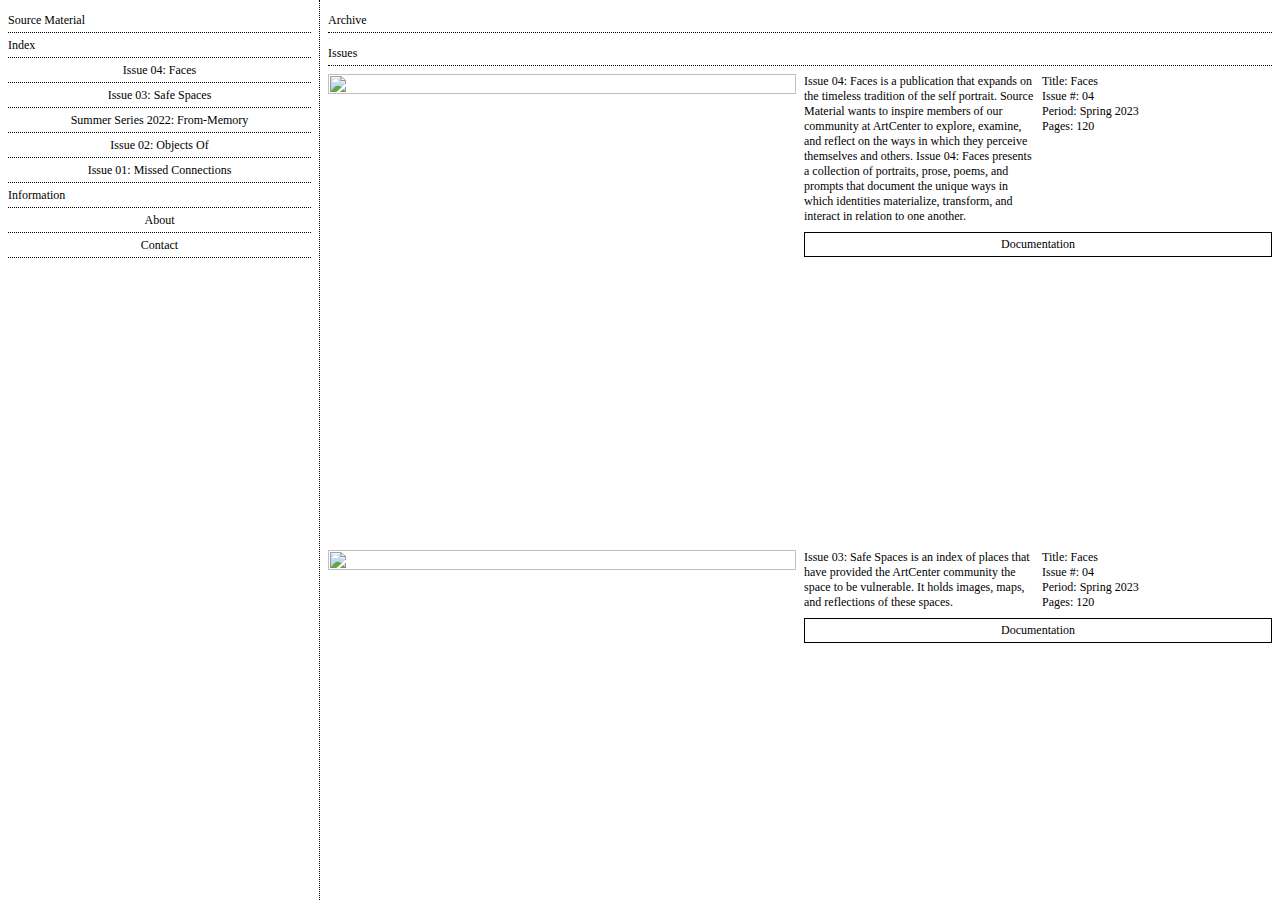
==== index.html @ cbc79c75 "Add files via upload" ====
<!DOCTYPE html>
<html lang="en">
<head>
    <meta charset="UTF-8">
    <meta name="viewport" content="width=device-width, initial-scale=1.0">
    <title>Document</title>
    <link rel="stylesheet" href="style.css">
</head>
<body>
    <div class="website-container">
        <div class="website-layout-container">
            <div class="navigation-container">
                <a href="index.html" class="container-label">Source Material</a>
                <div class="index-container">
                    <p class="container-label">Index</p>
                    <div class="link-container">
                        <a href="issue-4.html" class="link-wrapper">Issue 04: Faces</a>
                        <a href="" class="link-wrapper">Issue 03: Safe Spaces</a>
                        <a href="" class="link-wrapper">Summer Series 2022: From-Memory</a>
                        <a href="" class="link-wrapper">Issue 02: Objects Of</a>
                        <a href="" class="link-wrapper">Issue 01: Missed Connections</a>
                    </div>
                </div>
                <div class="index-container">
                    <p class="container-label">Information</p>
                    <div class="link-container">
                        <a href="about.html" class="link-wrapper">About</a>
                        <a href="" class="link-wrapper">Contact</a>
                    </div>
                </div>
            </div>
            <div class="body-container">
                <p class="container-label">Archive</p>
                    <div class="body-column" id="home-body-column">
                        <img src="assets/Frame 1-2.svg" alt="" class="SM-Display">
                        <p class="container-label">Issues</p>
                        <div class="project-preview-container">
                            <img src="assets/issue4/cover.jpg" alt="" class="image-wrapper">
                            <div class="column">
                                <div class="text-container">
                                    <p>Issue 04: Faces is a publication that expands on the timeless tradition of the self portrait. Source Material wants to inspire members of our community at ArtCenter to explore, examine, and reflect on the ways in which they perceive themselves and others. Issue 04: Faces presents a collection of portraits, prose, poems, and prompts that document the unique ways in which identities materialize, transform, and interact in relation to one another.</p>
                                    <p>Title: Faces<br>Issue #: 04<br>Period: Spring 2023<br>Pages: 120</p>
                                </div>
                                <a href="#" class="button-wrapper">Documentation</a>
                            </div>
                        </div>
                        <div class="project-preview-container">
                            <img src="assets/issue3/cover.jpg" alt="" class="image-wrapper">
                            <div class="column">
                                <div class="text-container">
                                    <p>
                                        Issue 03: Safe Spaces is an index of places that have provided the ArtCenter community the space to be vulnerable. It holds images, maps, and reflections of these spaces.
                                    </p>
                                    <p>Title: Faces<br>Issue #: 04<br>Period: Spring 2023<br>Pages: 120</p>
                                </div>
                                <a href="#" class="button-wrapper">Documentation</a>
                            </div>
                        </div>
                        <div class="project-preview-container">
                            <img src="assets/issue2/cover.jpg" alt="" class="image-wrapper">
                            <div class="column">
                                <div class="text-container">
                                    <p>Issue 02: Objects Of is an assemblage of objects collected by the ArtCenter community. It documents the network of meanings connected to the objects around us.</p>
                                    <p>Title: Objects Of<br>Issue #: 02<br>Period: Spring 2022<br>Pages: 64</p>
                                </div>
                                <a href="#" class="button-wrapper">Documentation</a>
                            </div>
                        </div>
                        <div class="project-preview-container">
                            <img src="assets/issue1/cover.jpg" alt="" class="image-wrapper">
                            <div class="column">
                                <div class="text-container">
                                    <p>Issue 01: Missed Connections aims to reignite connection between the ArtCenter community during and after the pandemic. By documenting instances of awkwardness, poetry, solitude, and observation, it builds connections between students that may or may have never met.</p>
                                    <p>Title: Missed Connections<br>Issue #: 01<br>Period: Fall 2021<br>Pages: 20</p>
                                </div>
                                <a href="#" class="button-wrapper">Documentation</a>
                            </div>
                        </div>

                        <p class="container-label" id="other-projects-label">Other Projects</p>
                        <div class="project-preview-container">
                            <img src="assets/ss1/cover.JPG" alt="" class="image-wrapper">
                            <div class="column">
                                <div class="text-container">
                                    <p>Issue 04: Faces is a publication that expands on the timeless tradition of the self portrait. Source Material wants to inspire members of our community at ArtCenter to explore, examine, and reflect on the ways in which they perceive themselves and others. Issue 04: Faces presents a collection of portraits, prose, poems, and prompts that document the unique ways in which identities materialize, transform, and interact in relation to one another.</p>
                                    <p>Title: Faces<br>Issue #: 04<br>Period: Spring 2023<br>Pages: 120</p>
                                </div>
                                <a href="#" class="button-wrapper">Documentation</a>
                            </div>
                        </div>
                        
                    
                </div>
            </div>
        </div>
    </div>
</body>
</html>
---- style.css ----
@font-face {
    font-family: Xahn Mono;
    src: url("assets/fonts/XanhMono-Regular.ttf");
}

:root {
    --container-label-height: calc(var(--font-size)*2);
    --layout-border: var(--border-size) dotted black;
    --layout-padding: 8px;
    --column-gap: 8px;
    --border-size: 1px;
    --font-size: 12px;
}

* {
    margin: 0px;
    padding: 0px;
    box-sizing: border-box;
    font-family: Xahn Mono;
    font-size: var(--font-size);
    /* border: 2px dashed blue; */
}

.body-list-item {
    display: list-item;
    list-style-type: circle;
    text-align: center;
    line-height: 8px;
}

.website-container {
    width: 100%;
    height: 100vh;
    /* border: 5px dashed blue; */
}


.website-layout-container {
    width: 100%;
    height: 100%;
    /* border: 5px dashed green; */
    display: flex;
}

.navigation-container {
    display: flex;
    flex-direction: column;
    width: 25%;
    border-right: var(--layout-border);
    padding: var(--layout-padding);
    /* gap: 24px; */
    /* border: 5px dashed purple; */
}

.body-container {
    width: 75%;
    padding: var(--layout-padding);
    display: flex;
    flex-direction: column;
    /* gap: var(--column-gap); */
    /* border: 5px dashed purple; */
    position: sticky;
    top: 0px;
    overflow: hidden;
}

.body-column-container {
    display: grid;
    grid-template-columns: repeat(2, 1fr);
    gap: var(--column-gap);
    position: sticky;
    /* top: var(--container-label-height); */

}

.body-column {
    overflow: auto;
    /* border: 3px dashed black; */
    height: calc(100vh - var(--container-label-height) - var(--border-size));
    padding-bottom: 300px;
    display: flex;
    flex-direction: column;
    gap: 8px;
    /* position: sticky;
    top: 0px; */
}
.text-container {
    display: grid;
    grid-template-columns: repeat(2, 1fr);
    gap: 8px;
}

.link-container {
    display: flex;
    flex-direction: column;
}

.image-grid-container {
    display: grid;
    grid-template-columns: repeat(2, 1fr);
    grid-template-rows: masonry;
    gap: 8px;
}

.project-preview-container {
    display: grid;
    grid-template-columns: repeat(2, 1fr);
    gap: 8px;
    /* border: 3px solid black; */
}

.column {
    display: flex;
    flex-direction: column;
    gap: 8px;
}

.editors-container {
    display: grid;
    gap: 8px;
    grid-template-columns: repeat(2, 1fr);
}

/* ******* Elements ******** */

.container-label {
    line-height: var(--container-label-height);
    position: sticky;
    top: 0px;
    /* height: var(--container-label-height); */
    border-bottom: var(--layout-border);
    /* border: 3px dashed blue; */
    background-color: white;
    text-decoration: none;
    color: black;
}

.button-wrapper {
    border: 1px solid black;
    text-align: center;
    text-decoration: none;
    color: black;
    padding: 4px;
}

.image-wrapper  {
    display: block;
    width: 100%;
    aspect-ratio: 1 / 1;
    object-fit: cover;
}

.link-wrapper {
    border-bottom: 1px dotted black;
    line-height: var(--container-label-height);
    text-decoration: none;
    color: black;
    text-align: center;
    background-color: white;
}

.link-wrapper:hover {
    color: white;
    background-color: black;
}

.editors-list-wrapper {
    text-align: left;
    display: flex;
    flex-direction: column;
    gap: 8px;;
}

.editors-list-container {
    display: flex;
    flex-direction: column;
    gap: 8px;

}

.editor-item {
    display: list-item;
    list-style-type: circle;
    text-align: left;
    line-height: 8px;
}


.display-body-text {
    font-size: 20px;
}

.SM-Display {
    width: 100%;

}

.image-grid-cell {
    display: flex;
    flex-direction: column;
    gap: 8px;
    padding: 8px;
    border: var(--border-size) dotted black;
    margin-bottom: 16px;

}

#other-projects-label {
    margin-top: 40px;
}

/* ******* Breakpoints ******** */

@media (max-width: 1200px) {

    .body-column-container {
        display: grid;
        grid-template-columns: repeat(1, 1fr);
        overflow: auto;
        position: relative;
    }

    .body-column {
        overflow: unset;
        height: auto;
        padding-bottom: 40px;
    }

    #home-body-column {
        overflow: auto;
        padding-bottom: 400px;
    }

    /* .website-container {
        height: auto;
        overflow: hidden;
    }

    .body-container {
        overflow: hidden;
        border: 3px dashed blue;
    }

    .body-column-container {
        overflow: auto;
        display: block;
        position: sticky;
    top: var(--container-label-height);
    height: calc(100vh - var(--container-label-height));
    }
    
    .body-column {
        overflow: unset;
        height: auto;
    } */
}
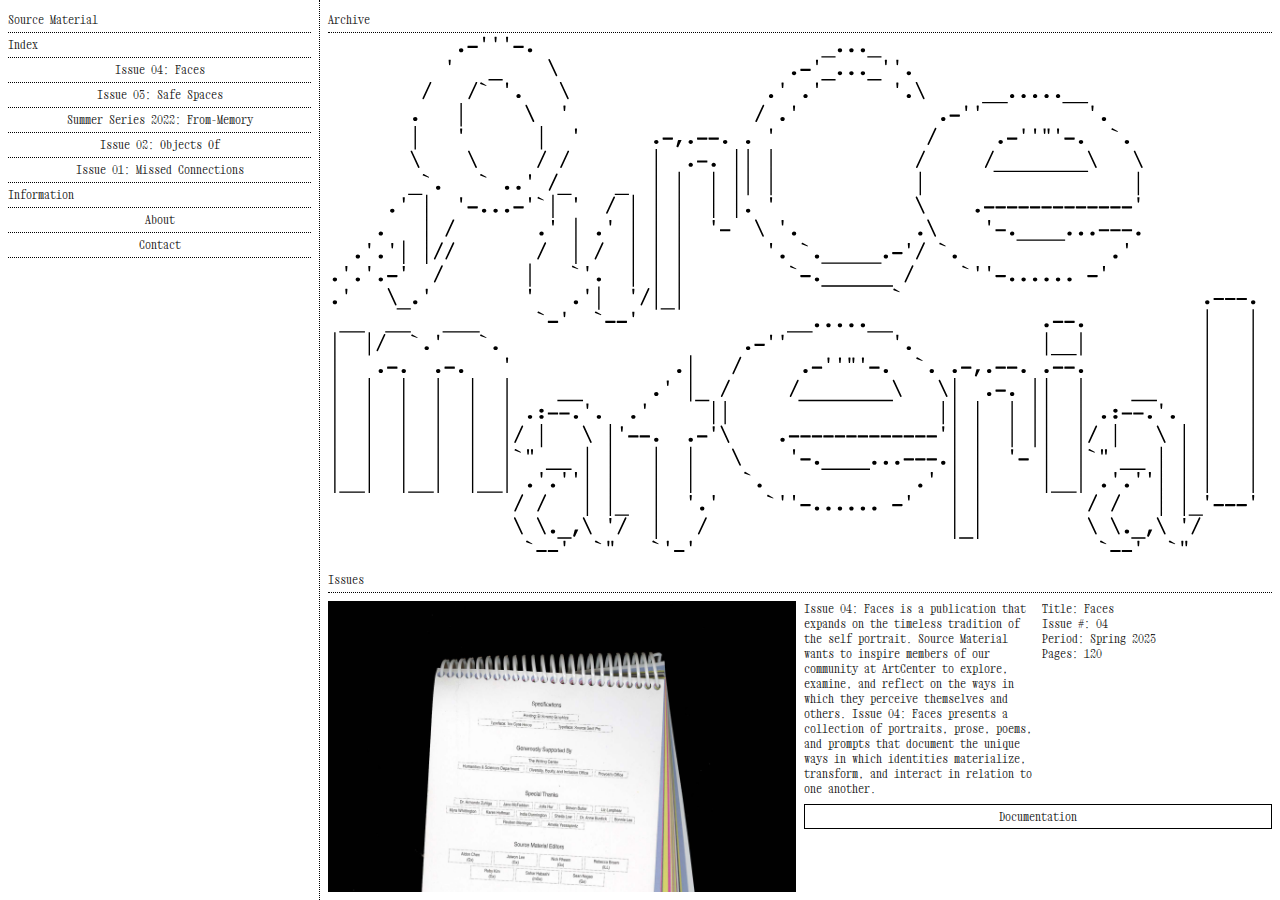
==== commit 6d6027b5: "Add files via upload" ====
--- a/index.html
+++ b/index.html
@@ -15,10 +15,10 @@
                     <p class="container-label">Index</p>
                     <div class="link-container">
                         <a href="issue-4.html" class="link-wrapper">Issue 04: Faces</a>
-                        <a href="" class="link-wrapper">Issue 03: Safe Spaces</a>
-                        <a href="" class="link-wrapper">Summer Series 2022: From-Memory</a>
-                        <a href="" class="link-wrapper">Issue 02: Objects Of</a>
-                        <a href="" class="link-wrapper">Issue 01: Missed Connections</a>
+                        <a href="issue-3.html" class="link-wrapper">Issue 03: Safe Spaces</a>
+                        <a href="ss1.html" class="link-wrapper">Summer Series 2022: From-Memory</a>
+                        <a href="issue-2.html" class="link-wrapper">Issue 02: Objects Of</a>
+                        <a href="issue-1.html" class="link-wrapper">Issue 01: Missed Connections</a>
                     </div>
                 </div>
                 <div class="index-container">
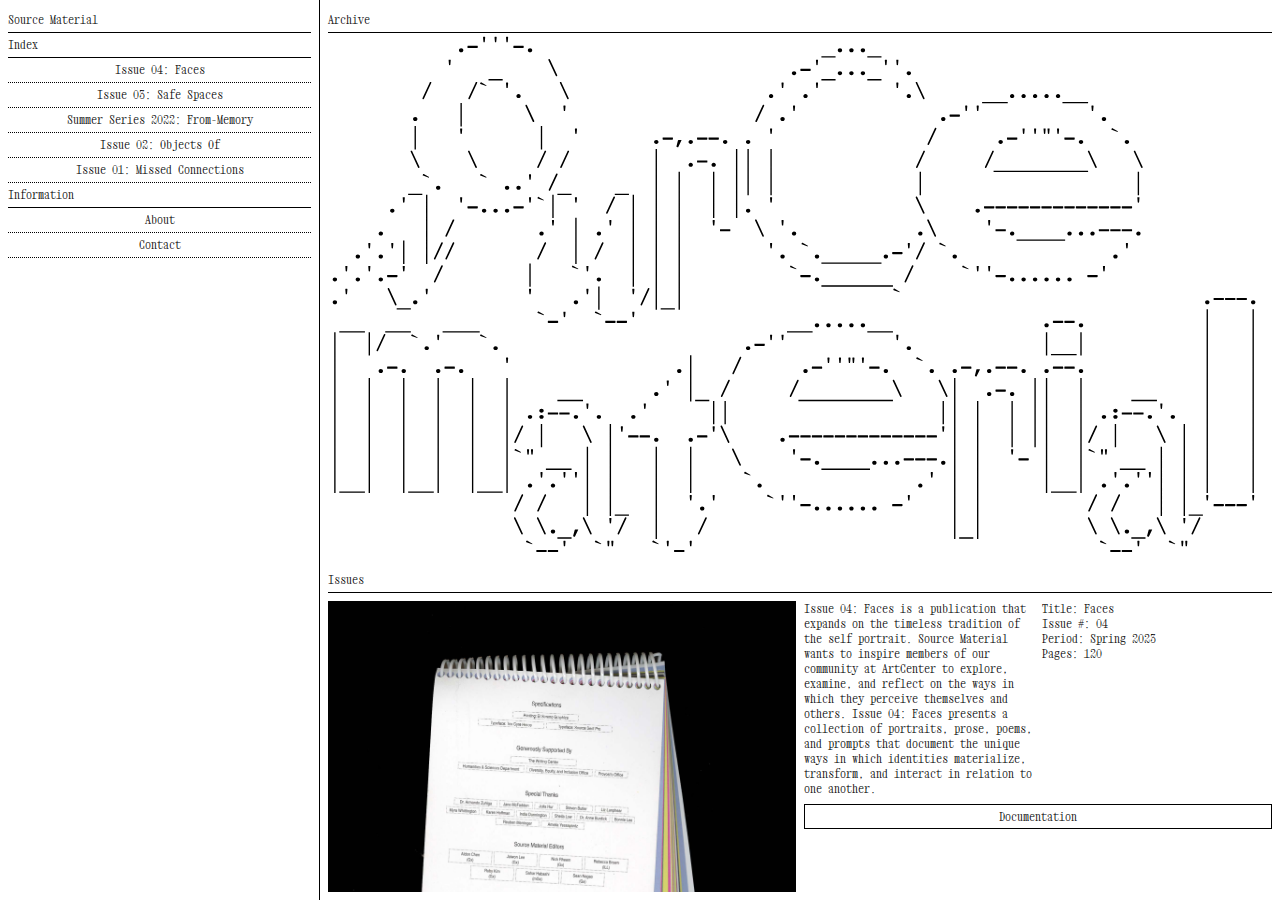
==== commit 19c403ba: "Add files via upload" ====
--- a/index.html
+++ b/index.html
@@ -51,7 +51,7 @@
                                     <p>
                                         Issue 03: Safe Spaces is an index of places that have provided the ArtCenter community the space to be vulnerable. It holds images, maps, and reflections of these spaces.
                                     </p>
-                                    <p>Title: Faces<br>Issue #: 04<br>Period: Spring 2023<br>Pages: 120</p>
+                                    <p>Title: Faces<br>Issue #: 04<br>Period: Spring 2023<br>Pages: 100</p>
                                 </div>
                                 <a href="#" class="button-wrapper">Documentation</a>
                             </div>
--- a/style.css
+++ b/style.css
@@ -5,7 +5,7 @@
 
 :root {
     --container-label-height: calc(var(--font-size)*2);
-    --layout-border: var(--border-size) dotted black;
+    --layout-border: var(--border-size) solid black;
     --layout-padding: 8px;
     --column-gap: 8px;
     --border-size: 1px;
@@ -148,6 +148,7 @@
     width: 100%;
     aspect-ratio: 1 / 1;
     object-fit: cover;
+    background-color: black;
 }
 
 .link-wrapper {
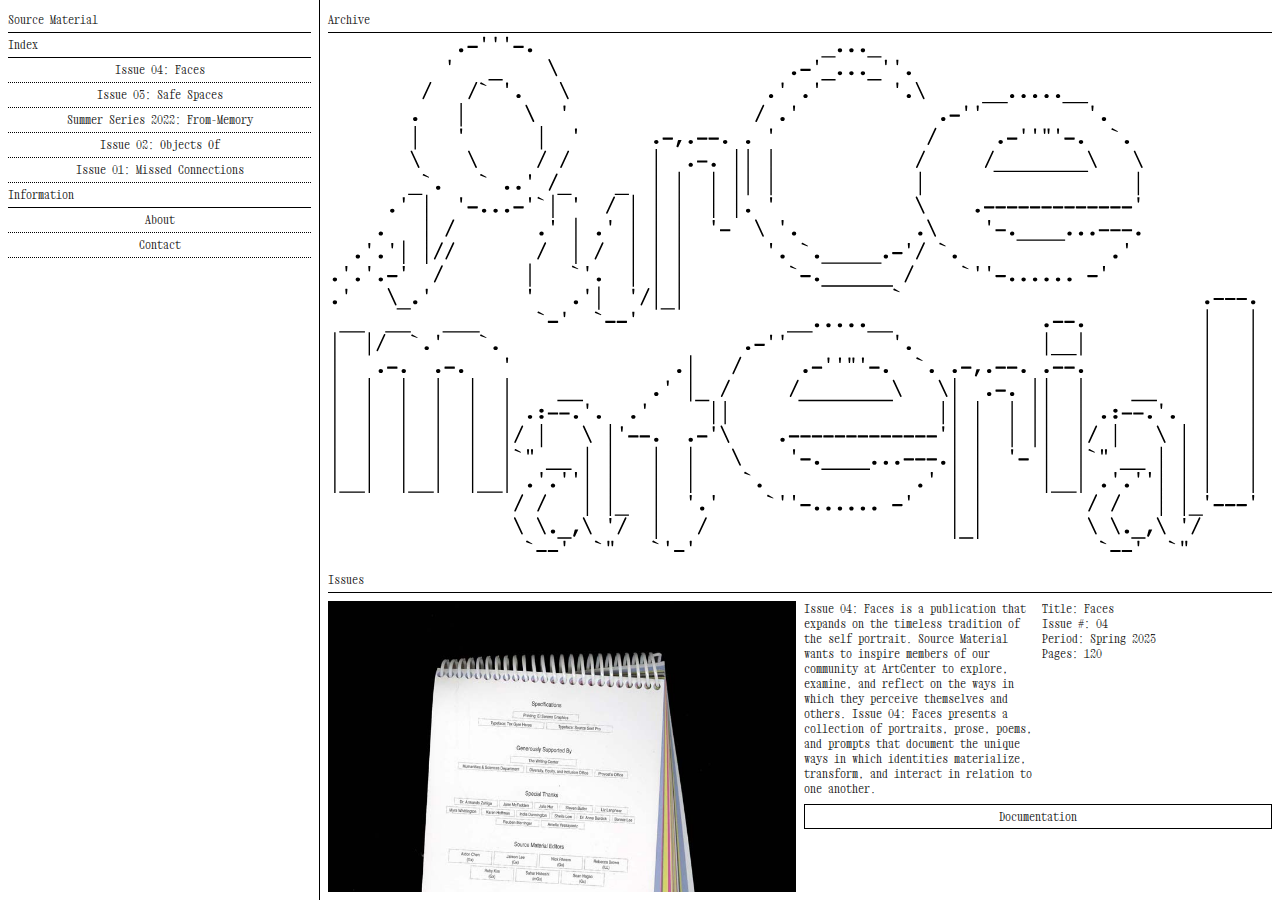
==== commit d5787850: "Add files via upload" ====
--- a/index.html
+++ b/index.html
@@ -9,9 +9,9 @@
 <body>
     <div class="website-container">
         <div class="website-layout-container">
-            <div class="navigation-container">
+            <div class="navigation-container" id="home-navigation">
                 <a href="index.html" class="container-label">Source Material</a>
-                <div class="index-container">
+                <div class="index-container" id="home-index">
                     <p class="container-label">Index</p>
                     <div class="link-container">
                         <a href="issue-4.html" class="link-wrapper">Issue 04: Faces</a>
@@ -21,7 +21,7 @@
                         <a href="issue-1.html" class="link-wrapper">Issue 01: Missed Connections</a>
                     </div>
                 </div>
-                <div class="index-container">
+                <div class="index-container" id="home-links">
                     <p class="container-label">Information</p>
                     <div class="link-container">
                         <a href="about.html" class="link-wrapper">About</a>
@@ -29,7 +29,7 @@
                     </div>
                 </div>
             </div>
-            <div class="body-container">
+            <div class="body-container" id="home-body-container">
                 <p class="container-label">Archive</p>
                     <div class="body-column" id="home-body-column">
                         <img src="assets/Frame 1-2.svg" alt="" class="SM-Display">
@@ -41,7 +41,7 @@
                                     <p>Issue 04: Faces is a publication that expands on the timeless tradition of the self portrait. Source Material wants to inspire members of our community at ArtCenter to explore, examine, and reflect on the ways in which they perceive themselves and others. Issue 04: Faces presents a collection of portraits, prose, poems, and prompts that document the unique ways in which identities materialize, transform, and interact in relation to one another.</p>
                                     <p>Title: Faces<br>Issue #: 04<br>Period: Spring 2023<br>Pages: 120</p>
                                 </div>
-                                <a href="#" class="button-wrapper">Documentation</a>
+                                <a href="issue-4.html" class="button-wrapper">Documentation</a>
                             </div>
                         </div>
                         <div class="project-preview-container">
@@ -51,9 +51,9 @@
                                     <p>
                                         Issue 03: Safe Spaces is an index of places that have provided the ArtCenter community the space to be vulnerable. It holds images, maps, and reflections of these spaces.
                                     </p>
-                                    <p>Title: Faces<br>Issue #: 04<br>Period: Spring 2023<br>Pages: 100</p>
+                                    <p>Title: Safe Spaces<br>Issue #: 02<br>Period: Fall 2022<br>Pages: 100</p>
                                 </div>
-                                <a href="#" class="button-wrapper">Documentation</a>
+                                <a href="issue-3.html" class="button-wrapper">Documentation</a>
                             </div>
                         </div>
                         <div class="project-preview-container">
@@ -63,7 +63,7 @@
                                     <p>Issue 02: Objects Of is an assemblage of objects collected by the ArtCenter community. It documents the network of meanings connected to the objects around us.</p>
                                     <p>Title: Objects Of<br>Issue #: 02<br>Period: Spring 2022<br>Pages: 64</p>
                                 </div>
-                                <a href="#" class="button-wrapper">Documentation</a>
+                                <a href="issue-2.html" class="button-wrapper">Documentation</a>
                             </div>
                         </div>
                         <div class="project-preview-container">
@@ -73,7 +73,7 @@
                                     <p>Issue 01: Missed Connections aims to reignite connection between the ArtCenter community during and after the pandemic. By documenting instances of awkwardness, poetry, solitude, and observation, it builds connections between students that may or may have never met.</p>
                                     <p>Title: Missed Connections<br>Issue #: 01<br>Period: Fall 2021<br>Pages: 20</p>
                                 </div>
-                                <a href="#" class="button-wrapper">Documentation</a>
+                                <a href="issue-1.html" class="button-wrapper">Documentation</a>
                             </div>
                         </div>
 
@@ -82,10 +82,10 @@
                             <img src="assets/ss1/cover.JPG" alt="" class="image-wrapper">
                             <div class="column">
                                 <div class="text-container">
-                                    <p>Issue 04: Faces is a publication that expands on the timeless tradition of the self portrait. Source Material wants to inspire members of our community at ArtCenter to explore, examine, and reflect on the ways in which they perceive themselves and others. Issue 04: Faces presents a collection of portraits, prose, poems, and prompts that document the unique ways in which identities materialize, transform, and interact in relation to one another.</p>
-                                    <p>Title: Faces<br>Issue #: 04<br>Period: Spring 2023<br>Pages: 120</p>
+                                    <p>Summer Series 2022: From-Memory: Hot air pumps against your skin and the smell of chlorine and dried grass permeate your nostrils-everyone has that one unforgettable summer, so tell us about yours. What comes to your mind when you think about "summer memories"? Think about a place you've ingrained in your memory, a distinct experience, or a moment of vulnerability encapsulating what "summer" means to you. Create imagery/writing that represents these moments and what lessons you may have learned for the "summers" to come..</p>
+                                    <p>Title: From-Memory<br>Summer Series: 01<br>Period: Summer 2022<br>Pages: 365</p>
                                 </div>
-                                <a href="#" class="button-wrapper">Documentation</a>
+                                <a href="ss1.html" class="button-wrapper">Documentation</a>
                             </div>
                         </div>
                         
--- a/style.css
+++ b/style.css
@@ -75,6 +75,8 @@
 
 .body-column {
     overflow: auto;
+    -ms-overflow-style: none;  /* Internet Explorer 10+ */
+    scrollbar-width: none;  /* Firefox */
     /* border: 3px dashed black; */
     height: calc(100vh - var(--container-label-height) - var(--border-size));
     padding-bottom: 300px;
@@ -84,6 +86,11 @@
     /* position: sticky;
     top: 0px; */
 }
+
+.body-column::-webkit-scrollbar { 
+    display: none;  /* Safari and Chrome */
+}
+
 .text-container {
     display: grid;
     grid-template-columns: repeat(2, 1fr);
@@ -254,4 +261,82 @@
         overflow: unset;
         height: auto;
     } */
+}
+
+@media (max-width: 700px) {
+
+    .website-layout-container {
+        flex-direction: column;
+    }
+
+    .navigation-container {
+        width: 100%;
+        height: var(--container-label-height);
+    }
+    
+    .index-container {
+        visibility: hidden;
+    }
+
+    #home-index {
+        visibility: visible;
+    }
+
+    #home-links {
+        visibility: visible;
+    }
+
+    .body-container {
+        width: 100%;
+    }
+
+    #home-navigation {
+        visibility: visible;
+    }
+
+    #home-body-container {
+        visibility: hidden;
+    }
+
+
+    .body-column-container {
+        display: grid;
+        grid-template-columns: repeat(1, 1fr);
+        overflow: auto;
+        position: relative;
+    }
+
+    .body-column {
+        overflow: unset;
+        height: auto;
+        padding-bottom: 40px;
+    }
+
+    #home-body-column {
+        overflow: auto;
+        padding-bottom: 400px;
+    }
+
+    /* .website-container {
+        height: auto;
+        overflow: hidden;
+    }
+
+    .body-container {
+        overflow: hidden;
+        border: 3px dashed blue;
+    }
+
+    .body-column-container {
+        overflow: auto;
+        display: block;
+        position: sticky;
+    top: var(--container-label-height);
+    height: calc(100vh - var(--container-label-height));
+    }
+    
+    .body-column {
+        overflow: unset;
+        height: auto;
+    } */
 }